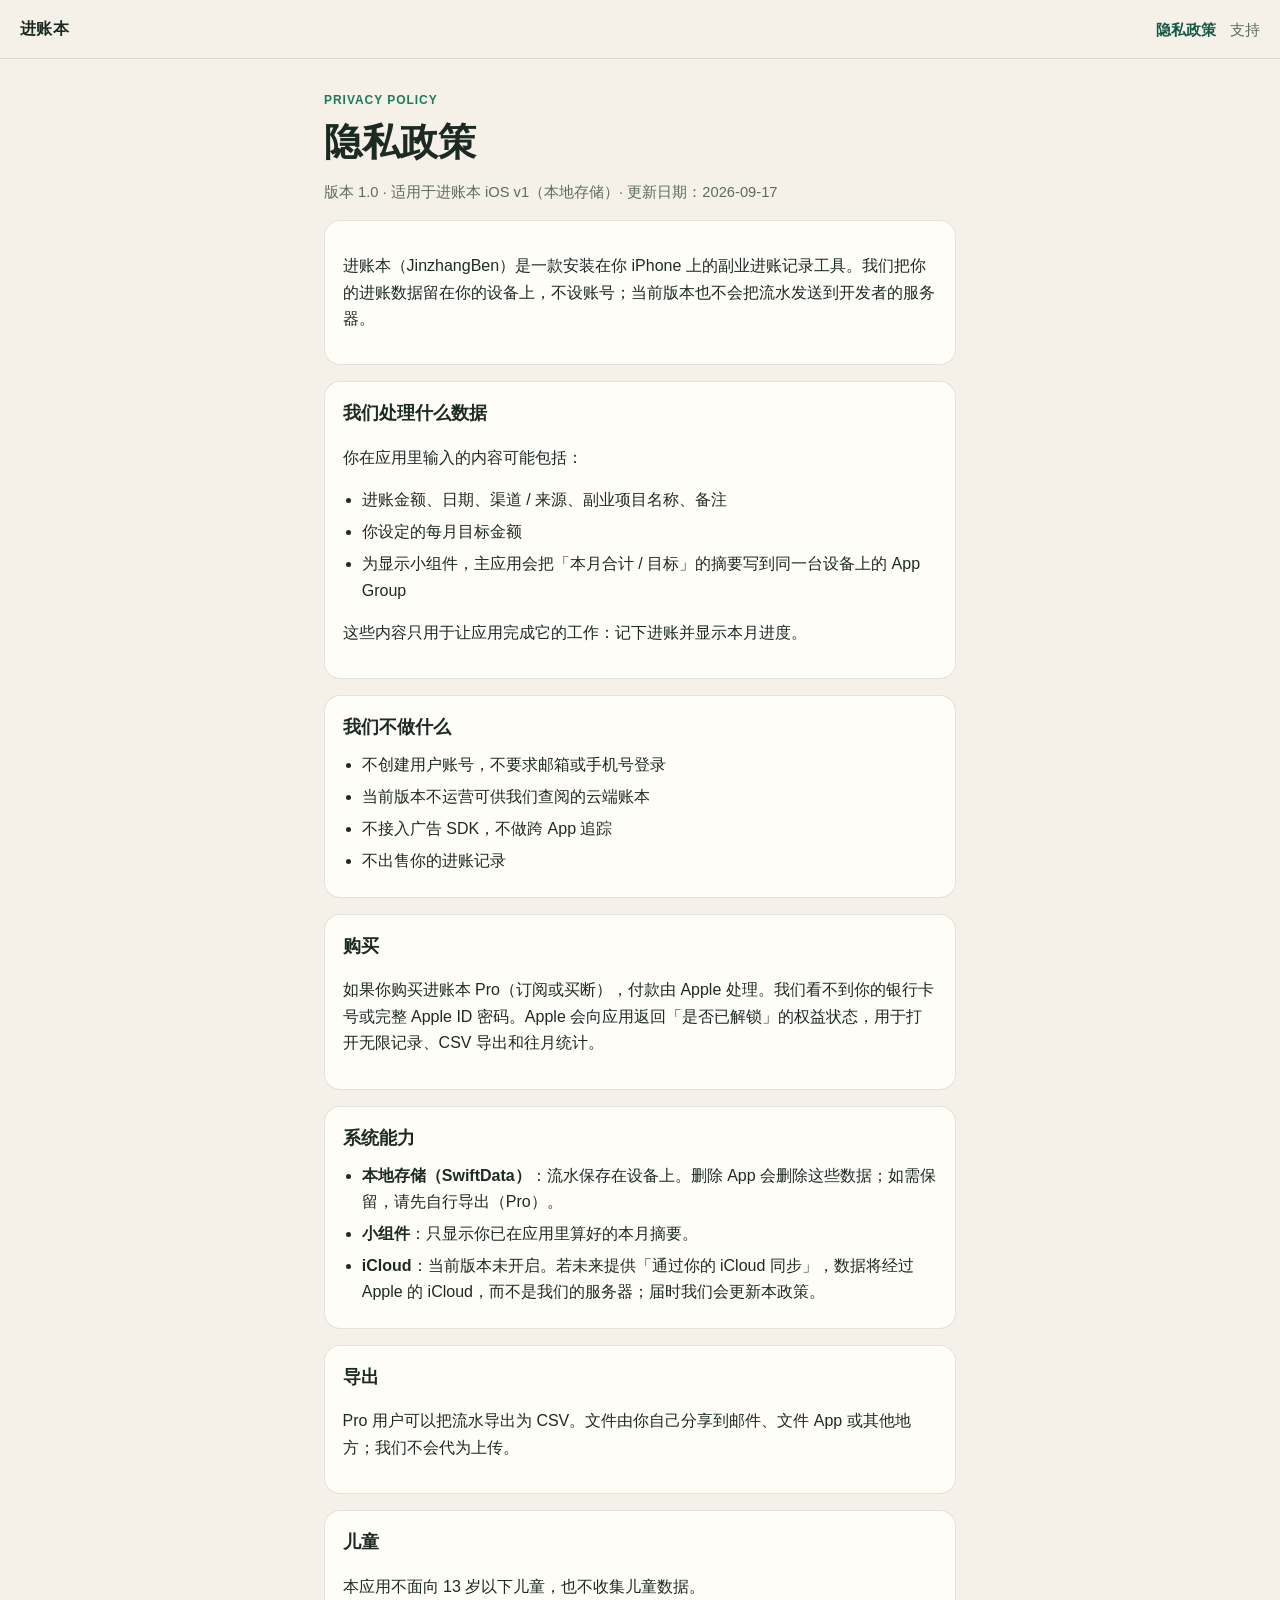
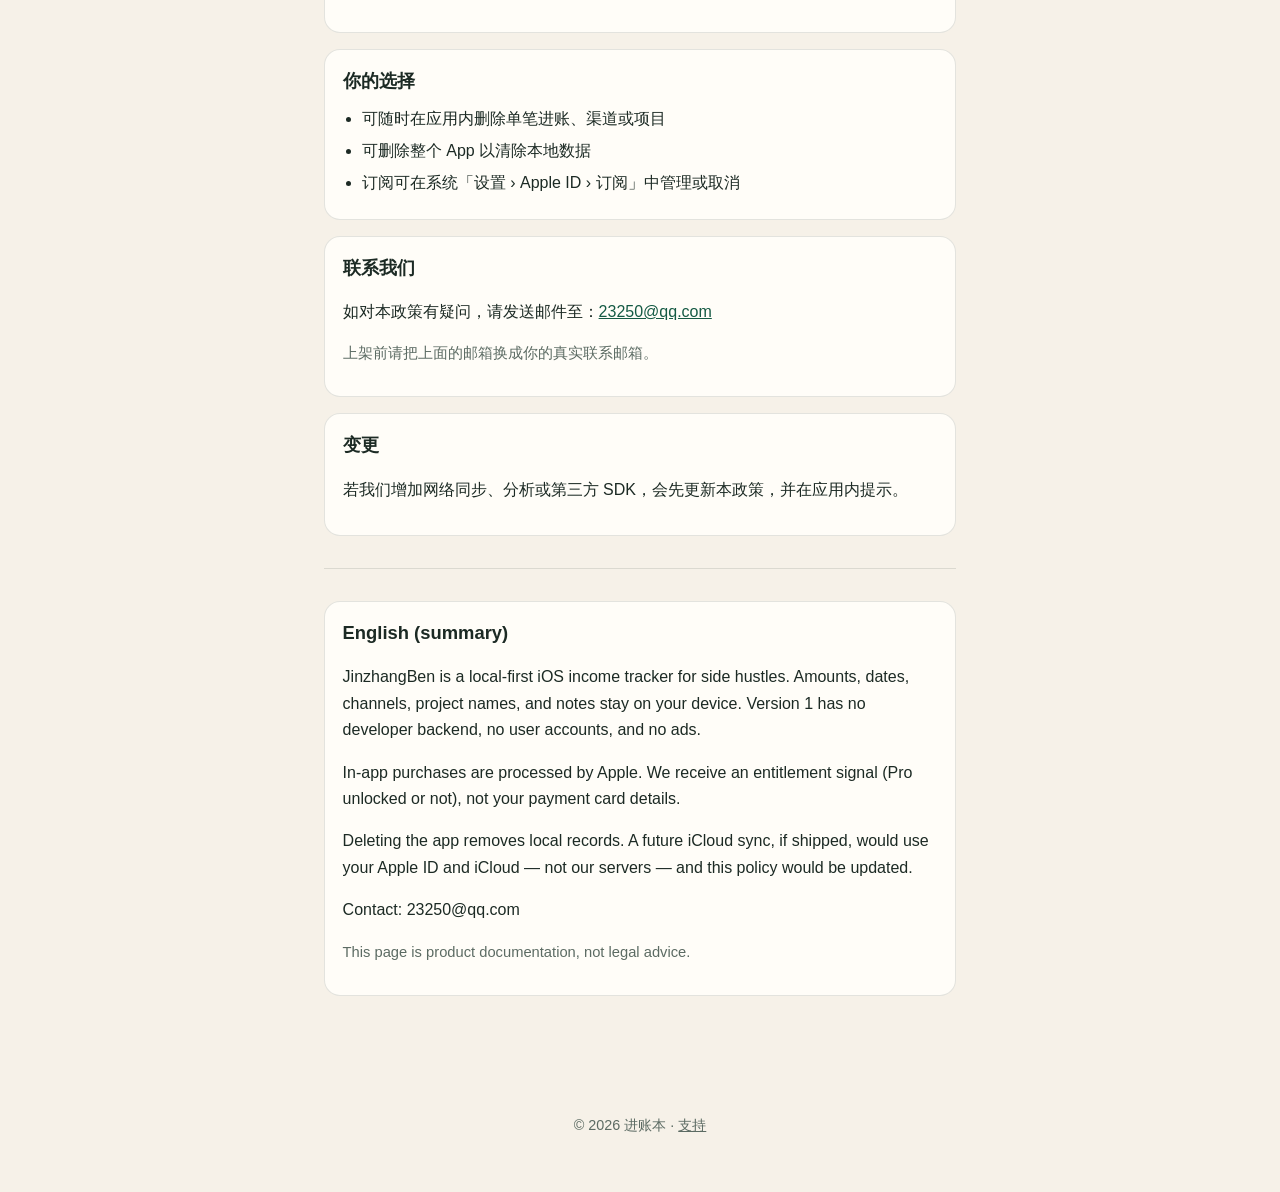
==== privacy.html @ 4bf45e74 "Host 进账本 privacy and support pages for App Store" ====
<!DOCTYPE html>
<html lang="zh-Hans">
<head>
  <meta charset="utf-8" />
  <meta name="viewport" content="width=device-width, initial-scale=1" />
  <title>隐私政策 · 进账本</title>
  <meta name="description" content="进账本（JinzhangBen）隐私政策：本地优先的副业进账记录工具。" />
  <link rel="stylesheet" href="styles.css" />
</head>
<body>
  <header class="top">
    <a class="brand" href="index.html">进账本</a>
    <nav>
      <a href="privacy.html" aria-current="page">隐私政策</a>
      <a href="support.html">支持</a>
    </nav>
  </header>

  <main class="wrap">
    <p class="eyebrow">Privacy Policy</p>
    <h1>隐私政策</h1>
    <p class="meta">版本 1.0 · 适用于进账本 iOS v1（本地存储）· 更新日期：2026-09-17</p>

    <section>
      <p>进账本（JinzhangBen）是一款安装在你 iPhone 上的副业进账记录工具。我们把你的进账数据留在你的设备上，不设账号；当前版本也不会把流水发送到开发者的服务器。</p>
    </section>

    <section>
      <h2>我们处理什么数据</h2>
      <p>你在应用里输入的内容可能包括：</p>
      <ul>
        <li>进账金额、日期、渠道 / 来源、副业项目名称、备注</li>
        <li>你设定的每月目标金额</li>
        <li>为显示小组件，主应用会把「本月合计 / 目标」的摘要写到同一台设备上的 App Group</li>
      </ul>
      <p>这些内容只用于让应用完成它的工作：记下进账并显示本月进度。</p>
    </section>

    <section>
      <h2>我们不做什么</h2>
      <ul>
        <li>不创建用户账号，不要求邮箱或手机号登录</li>
        <li>当前版本不运营可供我们查阅的云端账本</li>
        <li>不接入广告 SDK，不做跨 App 追踪</li>
        <li>不出售你的进账记录</li>
      </ul>
    </section>

    <section>
      <h2>购买</h2>
      <p>如果你购买进账本 Pro（订阅或买断），付款由 Apple 处理。我们看不到你的银行卡号或完整 Apple ID 密码。Apple 会向应用返回「是否已解锁」的权益状态，用于打开无限记录、CSV 导出和往月统计。</p>
    </section>

    <section>
      <h2>系统能力</h2>
      <ul>
        <li><strong>本地存储（SwiftData）</strong>：流水保存在设备上。删除 App 会删除这些数据；如需保留，请先自行导出（Pro）。</li>
        <li><strong>小组件</strong>：只显示你已在应用里算好的本月摘要。</li>
        <li><strong>iCloud</strong>：当前版本未开启。若未来提供「通过你的 iCloud 同步」，数据将经过 Apple 的 iCloud，而不是我们的服务器；届时我们会更新本政策。</li>
      </ul>
    </section>

    <section>
      <h2>导出</h2>
      <p>Pro 用户可以把流水导出为 CSV。文件由你自己分享到邮件、文件 App 或其他地方；我们不会代为上传。</p>
    </section>

    <section>
      <h2>儿童</h2>
      <p>本应用不面向 13 岁以下儿童，也不收集儿童数据。</p>
    </section>

    <section>
      <h2>你的选择</h2>
      <ul>
        <li>可随时在应用内删除单笔进账、渠道或项目</li>
        <li>可删除整个 App 以清除本地数据</li>
        <li>订阅可在系统「设置 › Apple ID › 订阅」中管理或取消</li>
      </ul>
    </section>

    <section>
      <h2>联系我们</h2>
      <p>如对本政策有疑问，请发送邮件至：<a id="contact-email" href="mailto:23250@qq.com">23250@qq.com</a></p>
      <p class="note">上架前请把上面的邮箱换成你的真实联系邮箱。</p>
    </section>

    <section>
      <h2>变更</h2>
      <p>若我们增加网络同步、分析或第三方 SDK，会先更新本政策，并在应用内提示。</p>
    </section>

    <hr />

    <section lang="en">
      <h2>English (summary)</h2>
      <p>JinzhangBen is a local-first iOS income tracker for side hustles. Amounts, dates, channels, project names, and notes stay on your device. Version 1 has no developer backend, no user accounts, and no ads.</p>
      <p>In-app purchases are processed by Apple. We receive an entitlement signal (Pro unlocked or not), not your payment card details.</p>
      <p>Deleting the app removes local records. A future iCloud sync, if shipped, would use your Apple ID and iCloud — not our servers — and this policy would be updated.</p>
      <p>Contact: <span class="contact-plain">23250@qq.com</span></p>
      <p class="note">This page is product documentation, not legal advice.</p>
    </section>
  </main>

  <footer class="foot">
    <p>© 2026 进账本 · <a href="support.html">支持</a></p>
  </footer>
</body>
</html>
---- styles.css ----
:root {
  --ink: #1c2a24;
  --muted: #5c6b63;
  --paper: #f6f1e8;
  --card: #fffdf8;
  --jade: #1f7a5c;
  --jade-deep: #155a44;
  --line: rgba(28, 42, 36, 0.12);
  --max: 42rem;
}
@media (prefers-color-scheme: dark) {
  :root {
    --ink: #e8f0eb;
    --muted: #a7b5ad;
    --paper: #121a16;
    --card: #1a2420;
    --jade: #3dba8c;
    --jade-deep: #62d4a8;
    --line: rgba(232, 240, 235, 0.14);
  }
}
* { box-sizing: border-box; }
html { scroll-behavior: smooth; }
body {
  margin: 0;
  font-family: -apple-system, BlinkMacSystemFont, "Segoe UI", "PingFang SC", "Hiragino Sans GB", "Noto Sans CJK SC", sans-serif;
  color: var(--ink);
  background: var(--paper);
  line-height: 1.65;
}
a { color: var(--jade-deep); }
.top {
  display: flex;
  justify-content: space-between;
  align-items: center;
  gap: 1rem;
  padding: 1rem 1.25rem;
  border-bottom: 1px solid var(--line);
  position: sticky;
  top: 0;
  backdrop-filter: blur(10px);
  background: color-mix(in srgb, var(--paper) 86%, transparent);
}
.brand {
  font-weight: 700;
  text-decoration: none;
  color: var(--ink);
  letter-spacing: 0.02em;
}
nav { display: flex; gap: 0.9rem; }
nav a {
  text-decoration: none;
  color: var(--muted);
  font-size: 0.95rem;
}
nav a[aria-current="page"] { color: var(--jade-deep); font-weight: 600; }
.wrap {
  max-width: var(--max);
  margin: 0 auto;
  padding: 2rem 1.25rem 4rem;
}
.hero { padding-top: 4rem; }
.eyebrow {
  text-transform: uppercase;
  letter-spacing: 0.08em;
  font-size: 0.75rem;
  color: var(--jade);
  font-weight: 700;
  margin: 0 0 0.5rem;
}
h1 { font-size: clamp(1.8rem, 4vw, 2.4rem); line-height: 1.2; margin: 0 0 0.6rem; }
h2 { font-size: 1.15rem; margin: 1.8rem 0 0.6rem; }
.meta, .note { color: var(--muted); font-size: 0.92rem; }
.lede { font-size: 1.1rem; color: var(--muted); max-width: 30rem; }
section {
  background: var(--card);
  border: 1px solid var(--line);
  border-radius: 16px;
  padding: 1rem 1.1rem;
  margin: 1rem 0;
}
section h2 { margin-top: 0; }
ul { padding-left: 1.2rem; margin: 0.4rem 0; }
li { margin: 0.35rem 0; }
hr {
  border: 0;
  border-top: 1px solid var(--line);
  margin: 2rem 0;
}
.actions { display: flex; flex-wrap: wrap; gap: 0.75rem; margin: 1.5rem 0; }
.btn {
  display: inline-block;
  padding: 0.7rem 1.05rem;
  border-radius: 999px;
  background: var(--jade);
  color: white;
  text-decoration: none;
  font-weight: 600;
}
.btn.ghost {
  background: transparent;
  color: var(--jade-deep);
  border: 1px solid var(--line);
}
.foot {
  padding: 1.5rem 1.25rem 2.5rem;
  text-align: center;
  color: var(--muted);
  font-size: 0.9rem;
}
.foot a { color: var(--muted); }
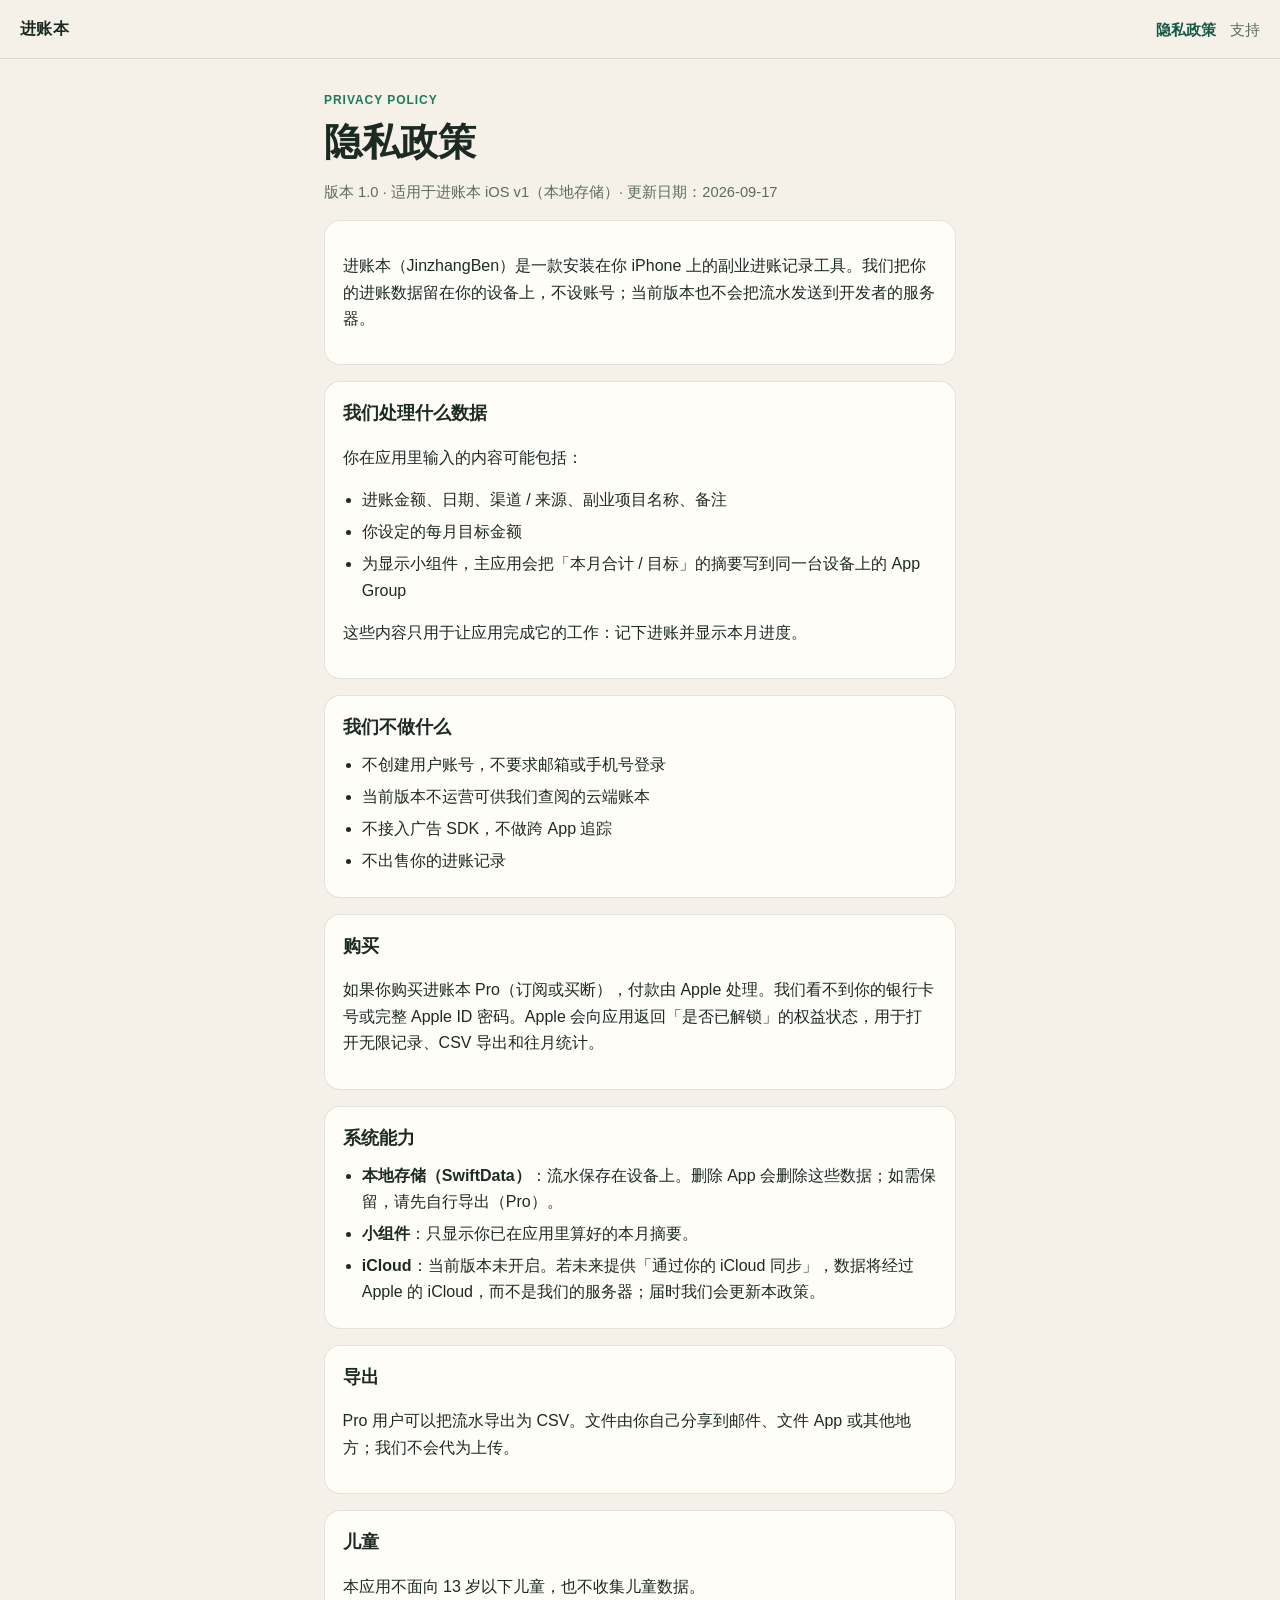
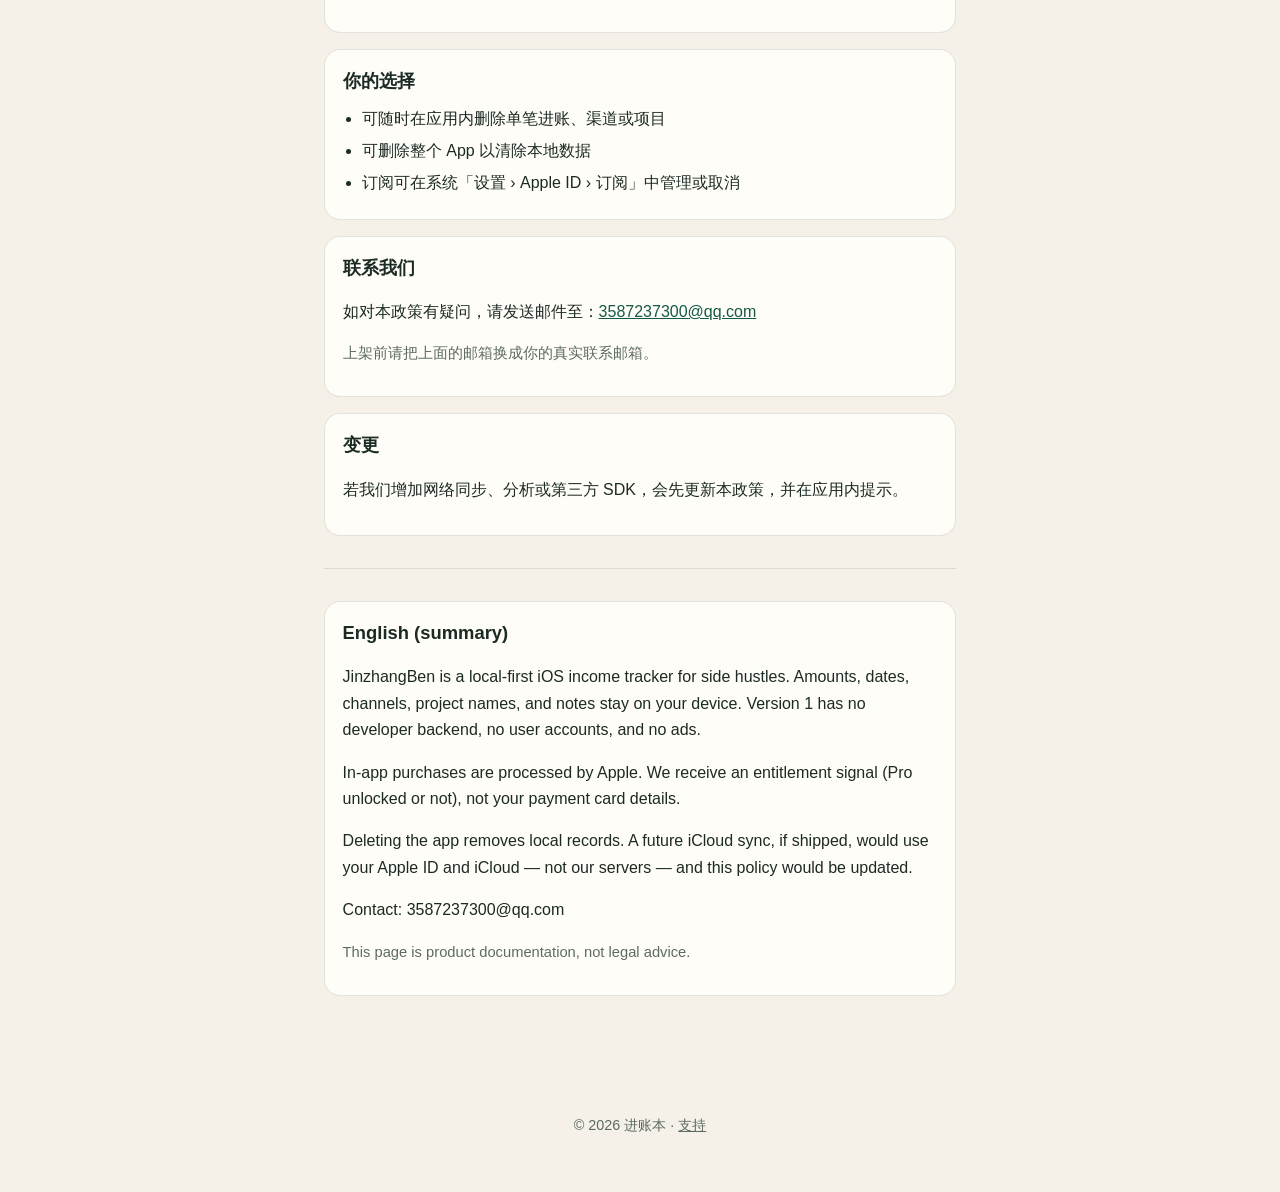
==== commit b6df7508: "Fix support email to 3587237300@qq.com" ====
--- a/privacy.html
+++ b/privacy.html
@@ -81,7 +81,7 @@
 
     <section>
       <h2>联系我们</h2>
-      <p>如对本政策有疑问，请发送邮件至：<a id="contact-email" href="mailto:23250@qq.com">23250@qq.com</a></p>
+      <p>如对本政策有疑问，请发送邮件至：<a id="contact-email" href="mailto:3587237300@qq.com">3587237300@qq.com</a></p>
       <p class="note">上架前请把上面的邮箱换成你的真实联系邮箱。</p>
     </section>
 
@@ -97,7 +97,7 @@
       <p>JinzhangBen is a local-first iOS income tracker for side hustles. Amounts, dates, channels, project names, and notes stay on your device. Version 1 has no developer backend, no user accounts, and no ads.</p>
       <p>In-app purchases are processed by Apple. We receive an entitlement signal (Pro unlocked or not), not your payment card details.</p>
       <p>Deleting the app removes local records. A future iCloud sync, if shipped, would use your Apple ID and iCloud — not our servers — and this policy would be updated.</p>
-      <p>Contact: <span class="contact-plain">23250@qq.com</span></p>
+      <p>Contact: <span class="contact-plain">3587237300@qq.com</span></p>
       <p class="note">This page is product documentation, not legal advice.</p>
     </section>
   </main>
